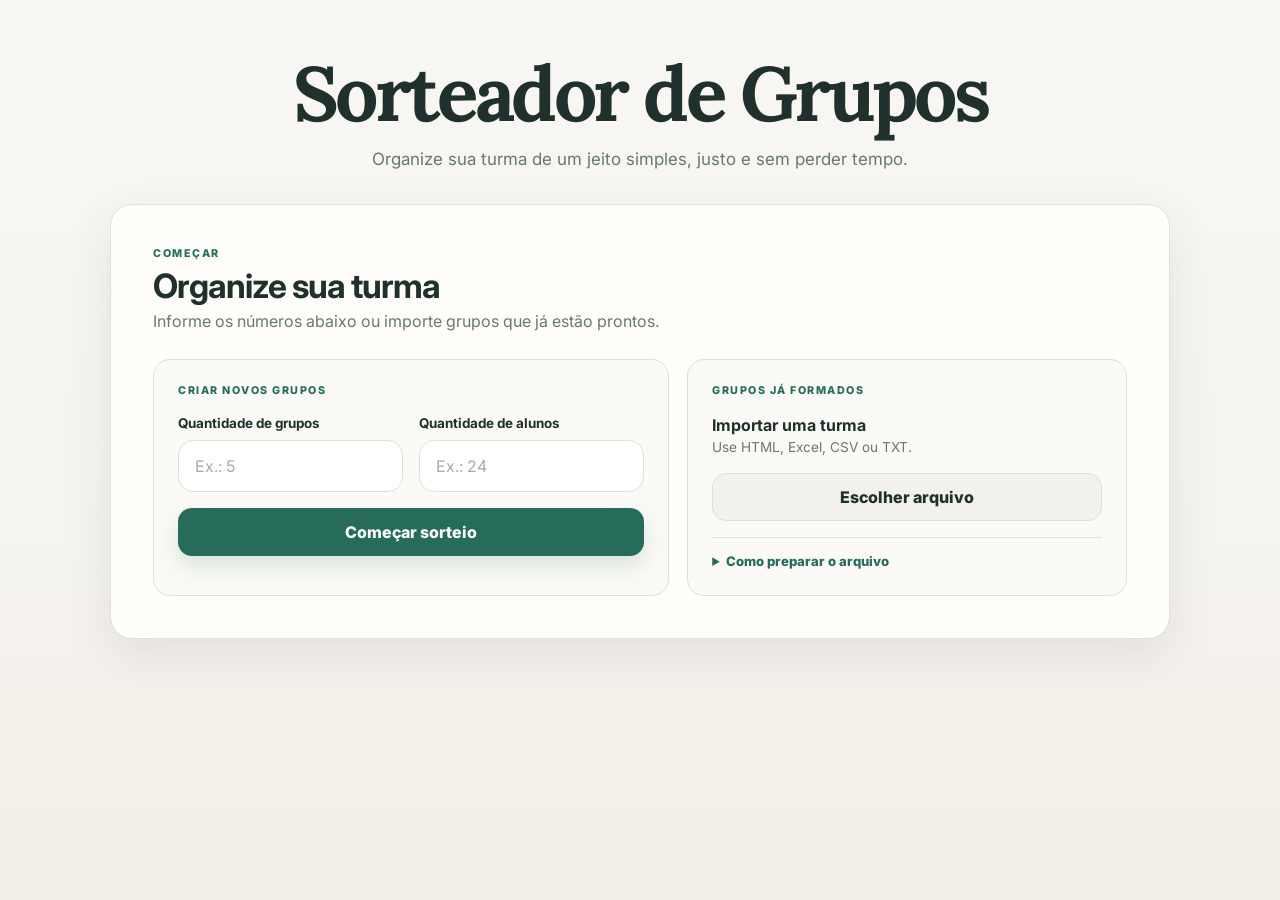
==== index.html @ 0cddc19a "Publicação do projeto totalmente pronto para produção" ====
<!DOCTYPE html>
<html lang="pt-BR">
<head>
  <meta charset="UTF-8">
  <meta name="viewport" content="width=device-width, initial-scale=1.0">
  <meta name="theme-color" content="#f5f3ed">
  <title>Sorteador de Grupos</title>
  <link rel="stylesheet" href="style.css">
</head>
<body>
  <main class="app-shell">
    <header class="hero home-hero">
      <h1>Sorteador de Grupos</h1>
      <p>Organize sua turma de um jeito simples, justo e sem perder tempo.</p>
    </header>

    <section id="setupScreen" class="panel setup-panel">
      <div class="section-heading setup-heading">
        <div>
          <span class="section-kicker">COMEÇAR</span>
          <h2>Organize sua turma</h2>
          <p>Informe os números abaixo ou importe grupos que já estão prontos.</p>
        </div>
      </div>

      <div class="setup-layout">
        <div class="setup-option setup-create-option">
          <span class="option-label">CRIAR NOVOS GRUPOS</span>
          <form id="setupForm" class="setup-form">
            <label class="field">
              <span>Quantidade de grupos</span>
              <input id="groupCount" type="number" min="1" step="1" placeholder="Ex.: 5" required>
            </label>

            <label class="field">
              <span>Quantidade de alunos</span>
              <input id="studentCount" type="number" min="1" step="1" placeholder="Ex.: 24" required>
            </label>

            <button class="primary-btn" type="submit">Começar sorteio</button>
          </form>
        </div>

        <div class="setup-option setup-import-option">
          <span class="option-label">GRUPOS JÁ FORMADOS</span>
          <div class="import-groups-box">
            <div>
              <strong>Importar uma turma</strong>
              <p>Use HTML, Excel, CSV ou TXT.</p>
            </div>
            <button id="importGroupsButton" class="secondary-btn" type="button">Escolher arquivo</button>
            <input id="groupsHtmlFile" class="visually-hidden" type="file" accept=".html,.htm,.xlsx,.xls,.csv,.txt,text/html,text/csv,text/plain,application/vnd.ms-excel,application/vnd.openxmlformats-officedocument.spreadsheetml.sheet">
          </div>
          <details id="importFormatHelp" class="import-format-help">
            <summary>Como preparar o arquivo</summary>
            <div class="import-help-content">
              <p>A primeira linha deve possuir as colunas <code>Grupo</code> e <code>Aluno</code>, com uma pessoa em cada linha.</p>
              <div class="import-example" aria-label="Exemplo de arquivo para importação">
                <span>Grupo</span><span>Aluno</span>
                <span>1</span><span>Ana Souza</span>
                <span>1</span><span>Bruno Lima</span>
                <span>2</span><span>Carla Dias</span>
              </div>
              <p>No TXT, você também pode usar blocos com os títulos <code>GRUPO 1</code>, <code>GRUPO 2</code> e os nomes abaixo.</p>
            </div>
          </details>
        </div>
      </div>

      <p id="setupError" class="message error-message" role="alert"></p>
      <p id="importError" class="message error-message" role="alert"></p>
    </section>

    <section id="drawScreen" class="draw-screen hidden">
      <div class="status-bar panel">
        <div>
          <span class="status-label">PROGRESSO</span>
          <strong id="progressText">0 de 0 alunos</strong>
        </div>
        <div class="progress-track" aria-hidden="true">
          <div id="progressFill" class="progress-fill"></div>
        </div>
        <div class="status-actions">
          <button id="importGroupsCurrentButton" class="ghost-btn" type="button">Importar grupos</button>
          <button id="resetButton" class="ghost-btn" type="button">Reiniciar</button>
        </div>
      </div>

      <section class="panel draw-panel">
        <div class="section-heading">
          <span class="step-badge">2</span>
          <div>
            <h2>Sortear aluno</h2>
            <p>Digite o nome completo.</p>
          </div>
        </div>

        <form id="studentForm" class="student-form">
          <label class="field grow">
            <span>Nome completo do aluno</span>
            <input id="studentName" type="text" autocomplete="off" maxlength="100" placeholder="Digite o nome completo" required>
          </label>
          <button id="drawButton" class="primary-btn draw-btn" type="submit">Sortear grupo</button>
        </form>

        <p id="studentError" class="message error-message" role="alert"></p>

        <div id="animationStage" class="animation-stage" aria-live="polite">
          <span class="animation-label">PRÓXIMO SORTEIO</span>
          <strong id="animatedName">Aguardando aluno...</strong>
          <span id="animatedGroup" class="animated-group">—</span>
        </div>
      </section>

      <section class="groups-section">
        <div class="groups-heading">
          <div>
            <span class="status-label">GRUPOS</span>
            <h2>Formação em tempo real</h2>
          </div>
          <span id="remainingText" class="remaining-pill"></span>
        </div>
        <div id="groupsGrid" class="groups-grid"></div>
      </section>

      <section id="completionPanel" class="completion-panel panel hidden">
        <div class="completion-icon">✓</div>
        <span class="eyebrow">SORTEIO CONCLUÍDO</span>
        <h2>Todos os grupos estão formados!</h2>
        <p>Agora sorteie a ordem, cronometre e registre as notas.</p>
        <div class="completion-actions">
          <button id="exportGroupsButton" class="secondary-btn" type="button">Exportar grupos (XLSX)</button>
          <a class="primary-btn link-btn" href="apresentacoes.html">Iniciar apresentações</a>
        </div>
      </section>
    </section>
  </main>

  <script src="group-logic.js"></script>
  <script src="vendor/xlsx-js-style.min.js"></script>
  <script src="spreadsheet-style.js"></script>
  <script src="ui-dialog.js"></script>
  <script src="group-import-logic.js"></script>
  <script src="group-export.js"></script>
  <script src="script.js"></script>
</body>
</html>
---- style.css ----
@import url('https://fonts.googleapis.com/css2?family=Inter:wght@400;500;600;700;800&family=Lora:wght@600;700&display=swap');

:root {
  --bg: #f5f3ed;
  --surface: #fffefa;
  --surface-strong: #eef2ed;
  --surface-soft: #f1f4f0;
  --border: #dce1da;
  --text: #20302c;
  --muted: #687772;
  --primary: #276b5a;
  --primary-2: #1e594b;
  --accent: #c87552;
  --success: #3e8365;
  --danger: #b6504d;
  --shadow: 0 18px 50px rgba(45, 57, 51, .09);
}

* { box-sizing: border-box; }

html { scroll-behavior: smooth; }

body {
  margin: 0;
  min-height: 100vh;
  font-family: Inter, system-ui, sans-serif;
  color: var(--text);
  background: linear-gradient(180deg, #f8f7f3 0, var(--bg) 62%, #f0eee7 100%);
  overflow-x: hidden;
}

button, input { font: inherit; }

button, a { -webkit-tap-highlight-color: transparent; }

.background-orb {
  position: fixed;
  width: 360px;
  height: 360px;
  border-radius: 999px;
  filter: blur(90px);
  display: none;
  pointer-events: none;
  z-index: -1;
}
.orb-one { background: #7c3aed; left: -100px; top: 20%; }
.orb-two { background: #2563eb; right: -100px; bottom: 8%; }

.app-shell, .results-shell {
  width: min(1180px, calc(100% - 32px));
  margin: 0 auto;
  padding: 54px 0 80px;
}

.hero {
  max-width: 860px;
  margin: 0 auto 30px;
  text-align: center;
}
.hero h1, .results-header h1 {
  font-family: "Lora", Georgia, serif;
  font-size: clamp(2.5rem, 6vw, 4.8rem);
  line-height: 1.03;
  letter-spacing: -.045em;
  margin: 0 0 12px;
}
.hero p, .results-header p {
  color: var(--muted);
  font-size: 1.06rem;
  line-height: 1.7;
  margin: 0;
}
.eyebrow, .status-label, .group-kicker, .animation-label, .section-kicker, .option-label {
  color: var(--primary);
  font-size: .72rem;
  font-weight: 800;
  letter-spacing: .18em;
}

.panel {
  border: 1px solid var(--border);
  background: var(--surface);
  box-shadow: var(--shadow);
  border-radius: 22px;
}

.setup-panel {
  max-width: 1060px;
  margin: 0 auto;
  padding: clamp(24px, 4vw, 42px);
}
.section-heading {
  display: flex;
  align-items: center;
  gap: 16px;
  margin-bottom: 26px;
}
.section-heading h2, .groups-heading h2, .completion-panel h2 {
  margin: 0 0 5px;
  font-family: Inter, system-ui, sans-serif;
  letter-spacing: -.03em;
}
.section-heading p { margin: 0; color: var(--muted); }
.setup-heading { margin-bottom: 28px; }
.setup-heading h2 { margin-top: 5px; font-size: clamp(1.6rem, 3vw, 2.1rem); }
.section-kicker, .option-label { display: block; font-size: .67rem; font-weight: 800; letter-spacing: .14em; }
.setup-layout { display: grid; grid-template-columns: 1.08fr .92fr; gap: 18px; }
.setup-option { padding: 24px; border: 1px solid var(--border); border-radius: 17px; background: #fbfaf6; }
.setup-option > .option-label { margin-bottom: 18px; }
.step-badge {
  display: grid;
  place-items: center;
  flex: 0 0 44px;
  width: 44px;
  height: 44px;
  border-radius: 14px;
  background: linear-gradient(135deg, var(--primary), var(--primary-2));
  font-weight: 800;
  box-shadow: 0 10px 24px rgba(99,102,241,.3);
}

.setup-form {
  display: grid;
  grid-template-columns: 1fr 1fr;
  gap: 16px;
}
.setup-create-option .setup-form { grid-template-columns: 1fr 1fr; }
.setup-form .primary-btn { grid-column: 1 / -1; }
.import-divider {
  display: flex;
  align-items: center;
  gap: 12px;
  margin: 22px 0;
  color: var(--muted);
  font-size: .78rem;
  font-weight: 800;
  text-transform: uppercase;
}
.import-divider::before, .import-divider::after {
  content: "";
  flex: 1;
  height: 1px;
  background: var(--border);
}
.import-groups-box {
  display: grid;
  align-items: start;
  gap: 18px;
  padding: 0;
  border: 0;
  background: transparent;
}
.import-groups-box strong { display: block; margin-bottom: 4px; }
.import-groups-box p { margin: 0; color: var(--muted); font-size: .85rem; }
.import-format-help {
  margin-top: 16px;
  border-top: 1px solid var(--border);
  color: var(--text);
}
.import-format-help summary { padding: 15px 0 2px; color: var(--primary); font-size: .82rem; font-weight: 800; cursor: pointer; }
.import-help-content { padding-top: 8px; }
.import-format-help p { margin: 6px 0; color: var(--muted); font-size: .79rem; line-height: 1.55; }
.import-format-help code {
  padding: 2px 5px;
  border-radius: 5px;
  color: var(--primary);
  background: #e5eee9;
  font-family: Inter, system-ui, sans-serif;
  font-weight: 800;
}
.import-example {
  display: grid;
  grid-template-columns: minmax(70px, .6fr) 1.4fr;
  max-width: 360px;
  margin: 11px 0;
  overflow: hidden;
  border: 1px solid var(--border);
  border-radius: 10px;
  font-size: .75rem;
}
.import-example span { padding: 7px 9px; border-bottom: 1px solid var(--border); }
.import-example span:nth-child(odd) { border-right: 1px solid var(--border); }
.import-example span:nth-child(-n+2) { color: #fff; background: var(--primary); font-weight: 800; }
.import-example span:nth-last-child(-n+2) { border-bottom: 0; }
.visually-hidden {
  position: absolute !important;
  width: 1px !important;
  height: 1px !important;
  padding: 0 !important;
  margin: -1px !important;
  overflow: hidden !important;
  clip: rect(0, 0, 0, 0) !important;
  white-space: nowrap !important;
  border: 0 !important;
}

.field { display: grid; gap: 9px; }
.field span { color: var(--text); font-size: .84rem; font-weight: 700; }
.field input {
  width: 100%;
  border: 1px solid var(--border);
  outline: none;
  color: var(--text);
  background: #fff;
  border-radius: 15px;
  padding: 15px 16px;
  transition: .2s ease;
}
.field input::placeholder { color: #a4ada8; }
.field input:focus {
  border-color: var(--primary);
  box-shadow: 0 0 0 4px rgba(39,107,90,.11);
}

input[type="number"] { -moz-appearance: textfield; appearance: textfield; }
input[type="number"]::-webkit-inner-spin-button,
input[type="number"]::-webkit-outer-spin-button { margin: 0; -webkit-appearance: none; }

.primary-btn, .secondary-btn, .ghost-btn {
  border: 0;
  cursor: pointer;
  border-radius: 14px;
  min-height: 48px;
  padding: 0 20px;
  font-weight: 800;
  transition: transform .2s ease, opacity .2s ease, box-shadow .2s ease;
}
.primary-btn {
  color: white;
  background: var(--primary);
  box-shadow: 0 10px 22px rgba(39,107,90,.16);
}
.secondary-btn {
  color: var(--text);
  background: #f3f1eb;
  border: 1px solid var(--border);
}
.ghost-btn {
  color: var(--text);
  background: transparent;
  border: 1px solid var(--border);
}
.primary-btn:hover, .secondary-btn:hover, .ghost-btn:hover { transform: translateY(-2px); }
.primary-btn:disabled, .secondary-btn:disabled { cursor: not-allowed; opacity: .42; transform: none; }

.link-btn {
  display: inline-flex;
  align-items: center;
  justify-content: center;
  text-decoration: none;
}

.message { min-height: 20px; margin: 12px 0 0; font-size: .9rem; }
.message:empty { display: none; }
.error-message { color: var(--danger); }

.draw-screen { display: grid; gap: 24px; }
.status-bar {
  display: grid;
  grid-template-columns: auto 1fr auto;
  align-items: center;
  gap: 22px;
  padding: 18px 20px;
}
.status-bar > div:first-child { display: grid; gap: 4px; min-width: 150px; }
.status-actions { display: flex; gap: 9px; }
.progress-track {
  height: 8px;
  background: #e3e8e2;
  border-radius: 99px;
  overflow: hidden;
}
.progress-fill {
  height: 100%;
  width: 0;
  border-radius: inherit;
  background: linear-gradient(90deg, var(--primary), #65a081);
  transition: width .5s ease;
}

.draw-panel { padding: 28px; }
.student-form {
  display: flex;
  gap: 14px;
  align-items: end;
}
.grow { flex: 1; }
.draw-btn { min-width: 180px; }
.disabled-form { opacity: .6; }

.animation-stage {
  margin-top: 24px;
  min-height: 190px;
  display: grid;
  place-items: center;
  align-content: center;
  gap: 12px;
  border: 1px dashed #b8c9c0;
  background: #f5f7f3;
  border-radius: 20px;
  overflow: hidden;
}
.animation-stage strong {
  max-width: 90%;
  text-align: center;
  font-family: Inter, system-ui, sans-serif;
  font-size: clamp(1.4rem, 4vw, 2.4rem);
  overflow-wrap: anywhere;
}
.animated-group {
  color: var(--primary);
  font-size: 1.05rem;
  font-weight: 800;
  min-height: 26px;
}
.name-shuffling { animation: nameShuffle .12s linear infinite alternate; }
.group-shuffling { animation: groupShuffle .14s linear infinite; }
.group-result {
  color: var(--accent);
  transform: scale(1.35);
  transition: .25s ease;
}
@keyframes nameShuffle {
  from { transform: translateX(-5px) skewX(-1deg); filter: blur(.1px); }
  to { transform: translateX(5px) skewX(1deg); filter: blur(.9px); }
}
@keyframes groupShuffle {
  0% { transform: translateY(-2px); opacity: .55; }
  100% { transform: translateY(2px); opacity: 1; }
}

.groups-heading {
  display: flex;
  align-items: end;
  justify-content: space-between;
  gap: 20px;
  margin: 8px 2px 16px;
}
.groups-heading h2 { margin-top: 5px; }
.remaining-pill {
  border: 1px solid var(--border);
  background: var(--surface-soft);
  color: var(--muted);
  border-radius: 999px;
  padding: 8px 12px;
  font-size: .82rem;
  font-weight: 700;
}

.groups-grid {
  display: grid;
  grid-template-columns: repeat(3, minmax(0, 1fr));
  gap: 16px;
}
.group-card {
  min-height: 210px;
  border-radius: 20px;
  padding: 20px;
  border: 1px solid var(--border);
  background: var(--surface);
  transition: transform .22s ease, border-color .22s ease, box-shadow .22s ease;
}
.group-preview {
  transform: translateY(-4px) scale(1.015);
  border-color: var(--accent);
  box-shadow: 0 14px 38px rgba(200,117,82,.14);
}
.group-winner {
  transform: translateY(-8px) scale(1.035);
  border-color: var(--success);
  box-shadow: 0 18px 48px rgba(62,131,101,.16);
}
.group-complete { border-color: #b9d2c5; }
.group-card-header {
  display: flex;
  justify-content: space-between;
  align-items: start;
  padding-bottom: 16px;
  border-bottom: 1px solid var(--border);
}
.group-card h3 {
  margin: 2px 0 0;
  font-family: Inter, system-ui, sans-serif;
  font-size: 2rem;
}
.capacity-badge {
  padding: 7px 10px;
  border-radius: 10px;
  background: var(--surface-soft);
  color: var(--muted);
  font-size: .78rem;
  font-weight: 800;
}
.member-list {
  list-style: none;
  padding: 14px 0 0;
  margin: 0;
  display: grid;
  gap: 10px;
}
.member-list li {
  display: flex;
  align-items: center;
  gap: 10px;
  color: var(--text);
  animation: memberIn .35s ease both;
  animation-delay: var(--delay, 0ms);
}
.member-list li span {
  display: grid;
  place-items: center;
  flex: 0 0 25px;
  width: 25px;
  height: 25px;
  border-radius: 8px;
  color: var(--primary);
  background: #e5eee9;
  font-size: .72rem;
}
.member-list li strong { font-size: .88rem; line-height: 1.4; overflow-wrap: anywhere; }
.member-list .empty-member { color: #939f99; font-style: italic; font-size: .84rem; }
@keyframes memberIn {
  from { opacity: 0; transform: translateY(7px); }
  to { opacity: 1; transform: translateY(0); }
}

.completion-panel {
  padding: 44px 24px;
  text-align: center;
}
.completion-icon {
  width: 62px;
  height: 62px;
  margin: 0 auto 18px;
  display: grid;
  place-items: center;
  border-radius: 50%;
  color: white;
  background: var(--success);
  font-size: 1.8rem;
  font-weight: 900;
  box-shadow: 0 0 0 10px rgba(62,131,101,.1);
}
.completion-panel p { color: var(--muted); margin-bottom: 24px; }
.completion-actions {
  display: flex;
  justify-content: center;
  gap: 12px;
  flex-wrap: wrap;
}

.hidden { display: none !important; }

/* Página final */
.results-shell { width: min(1280px, calc(100% - 32px)); }
.results-header {
  display: flex;
  align-items: end;
  justify-content: space-between;
  gap: 28px;
  margin-bottom: 34px;
}
.results-header h1 { font-size: clamp(2.2rem, 5vw, 4rem); margin-bottom: 10px; }
.results-actions { display: flex; gap: 10px; flex-wrap: wrap; justify-content: flex-end; }

.final-groups-grid {
  display: grid;
  grid-template-columns: repeat(2, minmax(0, 1fr));
  gap: 18px;
}
.final-group-card {
  display: grid;
  grid-template-columns: 100px 1fr;
  overflow: hidden;
  min-height: 240px;
  border: 1px solid var(--border);
  border-radius: 24px;
  background: var(--surface);
  box-shadow: var(--shadow);
  animation: cardIn .5s ease both;
  animation-delay: var(--card-delay);
}
.final-group-number {
  display: grid;
  place-items: center;
  writing-mode: vertical-rl;
  transform: rotate(180deg);
  font-family: Inter, system-ui, sans-serif;
  font-size: 3.5rem;
  font-weight: 800;
  color: rgba(39,107,90,.28);
  background: #e8efeb;
  border-right: 1px solid var(--border);
}
.final-group-content { padding: 24px; }
.final-group-title {
  display: flex;
  justify-content: space-between;
  align-items: start;
  gap: 16px;
  padding-bottom: 14px;
  border-bottom: 1px solid var(--border);
}
.final-group-title span { color: var(--primary); font-size: .7rem; font-weight: 800; letter-spacing: .18em; }
.final-group-title h2 { margin: 2px 0 0; font-family: Inter, system-ui, sans-serif; font-size: 1.9rem; }
.final-group-title strong { color: var(--muted); font-size: .78rem; }
.final-group-content ol {
  margin: 18px 0 0;
  padding-left: 22px;
  display: grid;
  gap: 11px;
}
.final-group-content li { padding-left: 5px; color: var(--text); line-height: 1.45; }
.final-group-content li::marker { color: var(--accent); font-weight: 800; }
@keyframes cardIn {
  from { opacity: 0; transform: translateY(14px); }
  to { opacity: 1; transform: translateY(0); }
}

.empty-state { text-align: center; padding: 48px 24px; }
.empty-state p { color: var(--muted); margin-bottom: 22px; }

/* Sessão de apresentações */
.presentation-shell {
  width: min(980px, calc(100% - 32px));
  margin: 0 auto;
  padding: 50px 0 80px;
}
.presentation-header {
  display: flex;
  justify-content: space-between;
  align-items: end;
  gap: 28px;
  margin-bottom: 28px;
}
.presentation-header h1 {
  margin: 10px 0 8px;
  font-family: Inter, system-ui, sans-serif;
  font-size: clamp(2.15rem, 5vw, 3.9rem);
  line-height: 1;
  letter-spacing: -.05em;
}
.presentation-header p { margin: 0; color: var(--muted); }
.presentation-actions { display: flex; gap: 10px; flex-wrap: wrap; justify-content: flex-end; }
.presentation-progress {
  display: grid;
  grid-template-columns: auto 1fr;
  align-items: center;
  gap: 22px;
  padding: 17px 20px;
  margin-bottom: 22px;
}
.presentation-progress > div:first-child { display: grid; gap: 4px; min-width: 150px; }
.presentation-card, .timer-card { padding: clamp(22px, 4vw, 36px); }
.duration-form {
  display: grid;
  grid-template-columns: 1fr auto 1fr 1fr 1.2fr;
  gap: 14px;
  align-items: end;
}
.duration-separator {
  align-self: end;
  padding-bottom: 11px;
  color: var(--primary);
  font: 800 1.6rem Inter, sans-serif;
}
.draw-prompt, .selected-group { text-align: center; padding: 26px 10px 18px; }
.draw-prompt h2 {
  margin: 12px 0 8px;
  font: 700 clamp(1.8rem, 4vw, 2.7rem) Inter, sans-serif;
  letter-spacing: -.04em;
}
.draw-prompt p { margin: 0 auto 26px; color: var(--muted); }
.action-btn { min-width: 220px; }
.selected-group-number {
  display: block;
  margin: 10px 0 18px;
  color: var(--text);
  font: 800 clamp(2.6rem, 7vw, 5rem) Inter, sans-serif;
  letter-spacing: -.06em;
}
.draw-animation {
  position: relative;
  min-height: 390px;
  display: grid;
  place-items: center;
  align-content: center;
  gap: 18px;
  padding: 20px 10px;
  text-align: center;
  overflow: hidden;
}
.roulette-stage {
  position: relative;
  width: min(310px, 76vw);
  aspect-ratio: 1;
  display: grid;
  place-items: center;
  isolation: isolate;
}
.roulette-stage::before {
  content: "";
  position: absolute;
  inset: 13%;
  z-index: -2;
  border-radius: 50%;
  background: radial-gradient(circle, rgba(39,107,90,.25), rgba(200,117,82,.1) 48%, transparent 70%);
  filter: blur(10px);
  animation: rouletteGlow 1s ease-in-out infinite alternate;
}
.roulette-ring {
  position: absolute;
  border-radius: 50%;
  border: 2px solid transparent;
}
.roulette-ring-outer {
  inset: 2%;
  border-top-color: var(--primary);
  border-right-color: rgba(200,117,82,.55);
  border-bottom-color: rgba(62,131,101,.3);
  box-shadow: 0 0 38px rgba(39,107,90,.14), inset 0 0 30px rgba(200,117,82,.06);
}
.roulette-ring-inner {
  inset: 15%;
  border-left-color: var(--accent);
  border-bottom-color: rgba(39,107,90,.5);
  border-style: dashed;
}
.is-spinning .roulette-ring-outer { animation: rouletteSpin 1.05s linear infinite; }
.is-spinning .roulette-ring-inner { animation: rouletteSpinReverse .68s linear infinite; }
.roulette-group-number {
  position: relative;
  z-index: 2;
  color: var(--text);
  font: 800 clamp(2.8rem, 10vw, 5.2rem)/.95 Inter, sans-serif;
  letter-spacing: -.07em;
  text-shadow: 0 0 34px rgba(39,107,90,.2);
  font-variant-numeric: tabular-nums;
}
.is-spinning .roulette-group-number { animation: rouletteNumber .15s ease-in-out infinite alternate; }
.roulette-status {
  min-height: 24px;
  margin: 0;
  color: var(--muted);
  font-weight: 700;
}
.draw-animation.is-winner .eyebrow { color: var(--success); }
.draw-animation.is-winner .roulette-stage::before {
  background: radial-gradient(circle, rgba(62,131,101,.3), rgba(200,117,82,.08) 48%, transparent 70%);
  animation: winnerGlow .8s ease-out both;
}
.draw-animation.is-winner .roulette-group-number {
  color: var(--primary);
  animation: winnerPop .75s cubic-bezier(.16,1.45,.36,1) both;
}
.draw-animation.is-winner .roulette-ring-outer {
  border-color: rgba(62,131,101,.72);
  animation: winnerRing .85s ease-out both;
}
.celebration-particles { position: absolute; inset: 50%; z-index: 4; pointer-events: none; }
.celebration-particles i {
  --angle: 0deg;
  --distance: 125px;
  position: absolute;
  width: 9px;
  height: 16px;
  border-radius: 3px;
  background: var(--primary);
  opacity: 0;
}
.celebration-particles i:nth-child(2n) { background: var(--accent); }
.celebration-particles i:nth-child(3n) { background: #7fa98e; }
.celebration-particles i:nth-child(4n) { background: #d9a441; }
.celebration-particles i:nth-child(1) { --angle: 0deg; --distance: 145px; }
.celebration-particles i:nth-child(2) { --angle: 30deg; --distance: 118px; }
.celebration-particles i:nth-child(3) { --angle: 60deg; --distance: 150px; }
.celebration-particles i:nth-child(4) { --angle: 90deg; --distance: 125px; }
.celebration-particles i:nth-child(5) { --angle: 120deg; --distance: 142px; }
.celebration-particles i:nth-child(6) { --angle: 150deg; --distance: 120px; }
.celebration-particles i:nth-child(7) { --angle: 180deg; --distance: 148px; }
.celebration-particles i:nth-child(8) { --angle: 210deg; --distance: 126px; }
.celebration-particles i:nth-child(9) { --angle: 240deg; --distance: 145px; }
.celebration-particles i:nth-child(10) { --angle: 270deg; --distance: 120px; }
.celebration-particles i:nth-child(11) { --angle: 300deg; --distance: 150px; }
.celebration-particles i:nth-child(12) { --angle: 330deg; --distance: 128px; }
.celebration-particles.burst i { animation: confettiBurst .9s cubic-bezier(.1,.7,.25,1) both; }
.celebration-particles.burst i:nth-child(2n) { animation-delay: .05s; }
.celebration-particles.burst i:nth-child(3n) { animation-delay: .1s; }
.selected-group.winner-reveal { animation: selectedGroupReveal .75s cubic-bezier(.16,1.2,.3,1) both; }
.selected-group.winner-reveal .presentation-members li {
  animation: presentationMemberReveal .45s ease both;
  animation-delay: calc(180ms + var(--member-delay, 0ms));
}
@keyframes rouletteSpin { to { transform: rotate(360deg); } }
@keyframes rouletteSpinReverse { to { transform: rotate(-360deg); } }
@keyframes rouletteNumber {
  from { transform: translateY(-4px) scale(.96); filter: blur(.2px); opacity: .74; }
  to { transform: translateY(4px) scale(1.04); filter: blur(1.2px); opacity: 1; }
}
@keyframes rouletteGlow { to { transform: scale(1.12); opacity: .72; } }
@keyframes winnerGlow { 0% { transform: scale(.55); opacity: .2; } 65% { transform: scale(1.35); opacity: 1; } 100% { transform: scale(1.12); opacity: .82; } }
@keyframes winnerPop { 0% { transform: scale(.3) rotate(-8deg); opacity: 0; } 65% { transform: scale(1.2) rotate(2deg); } 100% { transform: scale(1) rotate(0); opacity: 1; } }
@keyframes winnerRing { 0% { transform: scale(.7) rotate(0); opacity: .2; } 100% { transform: scale(1.08) rotate(180deg); opacity: 1; } }
@keyframes confettiBurst {
  0% { opacity: 1; transform: translate(-50%, -50%) rotate(var(--angle)) translateX(15px) rotate(0); }
  80% { opacity: 1; }
  100% { opacity: 0; transform: translate(-50%, -50%) rotate(var(--angle)) translateX(var(--distance)) rotate(240deg); }
}
@keyframes selectedGroupReveal { from { opacity: 0; transform: scale(.9) translateY(12px); } to { opacity: 1; transform: none; } }
@keyframes presentationMemberReveal { from { opacity: 0; transform: translateY(12px) scale(.92); } to { opacity: 1; transform: none; } }
.presentation-members {
  list-style: none;
  max-width: 580px;
  padding: 0;
  margin: 0 auto 28px;
  display: flex;
  justify-content: center;
  flex-wrap: wrap;
  gap: 9px;
}
.presentation-members li {
  display: flex;
  align-items: center;
  gap: 8px;
  padding: 9px 12px;
  border: 1px solid var(--border);
  border-radius: 12px;
  background: #f7f6f1;
}
.presentation-members li span {
  display: grid;
  place-items: center;
  width: 23px;
  height: 23px;
  border-radius: 7px;
  color: var(--primary);
  background: #e5eee9;
  font-size: .7rem;
}
.presentation-members li strong { font-size: .84rem; }
.timer-card { text-align: center; }
.timer-card h2 {
  margin: 9px 0 0;
  font: 700 1.6rem Inter, sans-serif;
}
.timer-display {
  margin: 18px 0 12px;
  font: 800 clamp(4.5rem, 16vw, 9rem)/1 Inter, sans-serif;
  letter-spacing: -.07em;
  font-variant-numeric: tabular-nums;
  color: var(--primary);
  text-shadow: none;
}
.timer-warning { color: #fbbf24; animation: timerPulse 1s ease-in-out infinite; }
.timer-track {
  max-width: 660px;
  height: 10px;
  margin: 0 auto 25px;
  overflow: hidden;
  border-radius: 99px;
  background: #e3e8e2;
}
.timer-fill {
  height: 100%;
  width: 100%;
  border-radius: inherit;
  background: linear-gradient(90deg, var(--accent), #7fa98e, var(--primary));
  transition: width .3s linear;
}
.presentation-members.compact { margin-bottom: 20px; }
@keyframes timerPulse { 50% { opacity: .65; } }
.grading-list { display: grid; gap: 12px; }
.grade-row {
  display: grid;
  grid-template-columns: minmax(190px, 1fr) minmax(170px, .7fr) auto;
  align-items: end;
  gap: 18px;
  padding: 16px;
  border: 1px solid var(--border);
  border-radius: 17px;
  background: #faf9f5;
  transition: .2s ease;
}
.grade-row:focus-within { border-color: var(--primary); }
.grade-row.is-absent { opacity: .68; background: #fbefec; }
.grade-student { display: flex; align-items: center; gap: 11px; min-height: 48px; }
.grade-student span {
  display: grid;
  place-items: center;
  width: 30px;
  height: 30px;
  flex: 0 0 30px;
  border-radius: 9px;
  color: var(--primary);
  background: #e5eee9;
  font-size: .75rem;
  font-weight: 800;
}
.grade-student strong { overflow-wrap: anywhere; }
.absent-toggle {
  display: flex;
  align-items: center;
  gap: 9px;
  min-height: 48px;
  padding: 0 4px;
  color: var(--text);
  font-size: .86rem;
  font-weight: 700;
  cursor: pointer;
}
.absent-toggle input { width: 18px; height: 18px; accent-color: var(--danger); }
.save-grades-btn { width: 100%; margin-top: 8px; }

.dialog-open { overflow: hidden; }
.app-dialog-overlay {
  position: fixed;
  inset: 0;
  z-index: 1000;
  display: grid;
  place-items: center;
  padding: 20px;
  background: rgba(32,48,44,.42);
  backdrop-filter: blur(7px);
  opacity: 0;
  transition: opacity .16s ease;
}
.app-dialog-overlay.is-visible { opacity: 1; }
.app-dialog-overlay.is-closing { opacity: 0; }
.app-dialog {
  width: min(440px, 100%);
  padding: 30px;
  border: 1px solid var(--border);
  border-radius: 22px;
  background: var(--surface);
  box-shadow: 0 28px 80px rgba(32,48,44,.22);
  text-align: center;
  transform: translateY(10px) scale(.97);
  transition: transform .2s ease;
}
.app-dialog-overlay.is-visible .app-dialog { transform: none; }
.app-dialog-icon {
  width: 52px;
  height: 52px;
  margin: 0 auto 17px;
  display: grid;
  place-items: center;
  border-radius: 50%;
  color: var(--primary);
  background: #e5eee9;
  font-size: 1.3rem;
  font-weight: 800;
}
.app-dialog-overlay[data-variant="danger"] .app-dialog-icon { color: var(--danger); background: #fbecea; }
.app-dialog-overlay[data-variant="success"] .app-dialog-icon { color: var(--success); background: #e7f1eb; }
.app-dialog h2 { margin: 0 0 9px; font-size: 1.35rem; letter-spacing: -.03em; }
.app-dialog p { margin: 0; color: var(--muted); line-height: 1.6; }
.app-dialog-actions { display: flex; gap: 10px; margin-top: 24px; }
.app-dialog-actions > * { flex: 1; }
.danger-btn { background: var(--danger); box-shadow: 0 10px 22px rgba(182,80,77,.16); }

@media (max-width: 900px) {
  .setup-layout { grid-template-columns: 1fr; }
  .groups-grid { grid-template-columns: repeat(2, minmax(0, 1fr)); }
  .final-groups-grid { grid-template-columns: 1fr; }
  .results-header { align-items: start; flex-direction: column; }
  .results-actions { justify-content: flex-start; }
  .presentation-header { align-items: start; flex-direction: column; }
  .presentation-actions { justify-content: flex-start; }
}

@media (max-width: 640px) {
  .app-shell, .results-shell { width: min(100% - 20px, 1180px); padding-top: 32px; }
  .setup-panel, .draw-panel { padding: 20px; }
  .setup-form, .setup-create-option .setup-form { grid-template-columns: 1fr; }
  .setup-option { padding: 19px; }
  .import-groups-box { align-items: stretch; flex-direction: column; }
  .student-form { flex-direction: column; align-items: stretch; }
  .draw-btn { width: 100%; }
  .status-bar { grid-template-columns: 1fr auto; }
  .status-actions { grid-column: 1 / -1; }
  .status-actions > * { flex: 1; }
  .status-bar .progress-track { grid-column: 1 / -1; grid-row: 2; }
  .groups-grid { grid-template-columns: 1fr; }
  .groups-heading { align-items: start; flex-direction: column; }
  .completion-actions { align-items: stretch; flex-direction: column; }
  .completion-actions > * { width: 100%; }
  .results-actions { width: 100%; }
  .results-actions > * { flex: 1; }
  .final-group-card { grid-template-columns: 72px 1fr; }
  .final-group-number { font-size: 2.7rem; }
  .presentation-shell { width: min(100% - 20px, 980px); padding-top: 30px; }
  .presentation-actions { width: 100%; }
  .presentation-actions > * { flex: 1; }
  .presentation-progress { grid-template-columns: 1fr; gap: 12px; }
  .duration-form { grid-template-columns: 1fr 16px 1fr; }
  .duration-form .maximum-grade-field { grid-column: 1 / -1; }
  .duration-form .primary-btn { grid-column: 1 / -1; }
  .grade-row { grid-template-columns: 1fr; gap: 10px; }
  .grade-student { min-height: auto; }
}

@media (prefers-reduced-motion: reduce) {
  *, *::before, *::after {
    scroll-behavior: auto !important;
    animation-duration: .01ms !important;
    animation-iteration-count: 1 !important;
    transition-duration: .01ms !important;
  }
}

@media print {
  body { background: white !important; color: #111827; }
  .background-orb, .results-actions, .eyebrow { display: none !important; }
  .results-shell { width: 100%; padding: 0; }
  .results-header { margin-bottom: 20px; }
  .results-header h1, .results-header p { color: #111827; }
  .final-groups-grid { gap: 10px; }
  .final-group-card {
    break-inside: avoid;
    box-shadow: none;
    border: 1px solid #d1d5db;
    background: white;
    color: #111827;
  }
  .final-group-number {
    color: #9ca3af;
    background: #f3f4f6;
    border-color: #d1d5db;
  }
  .final-group-title { border-color: #e5e7eb; }
  .final-group-title h2, .final-group-content li { color: #111827; }
  .final-group-title strong { color: #6b7280; }
}
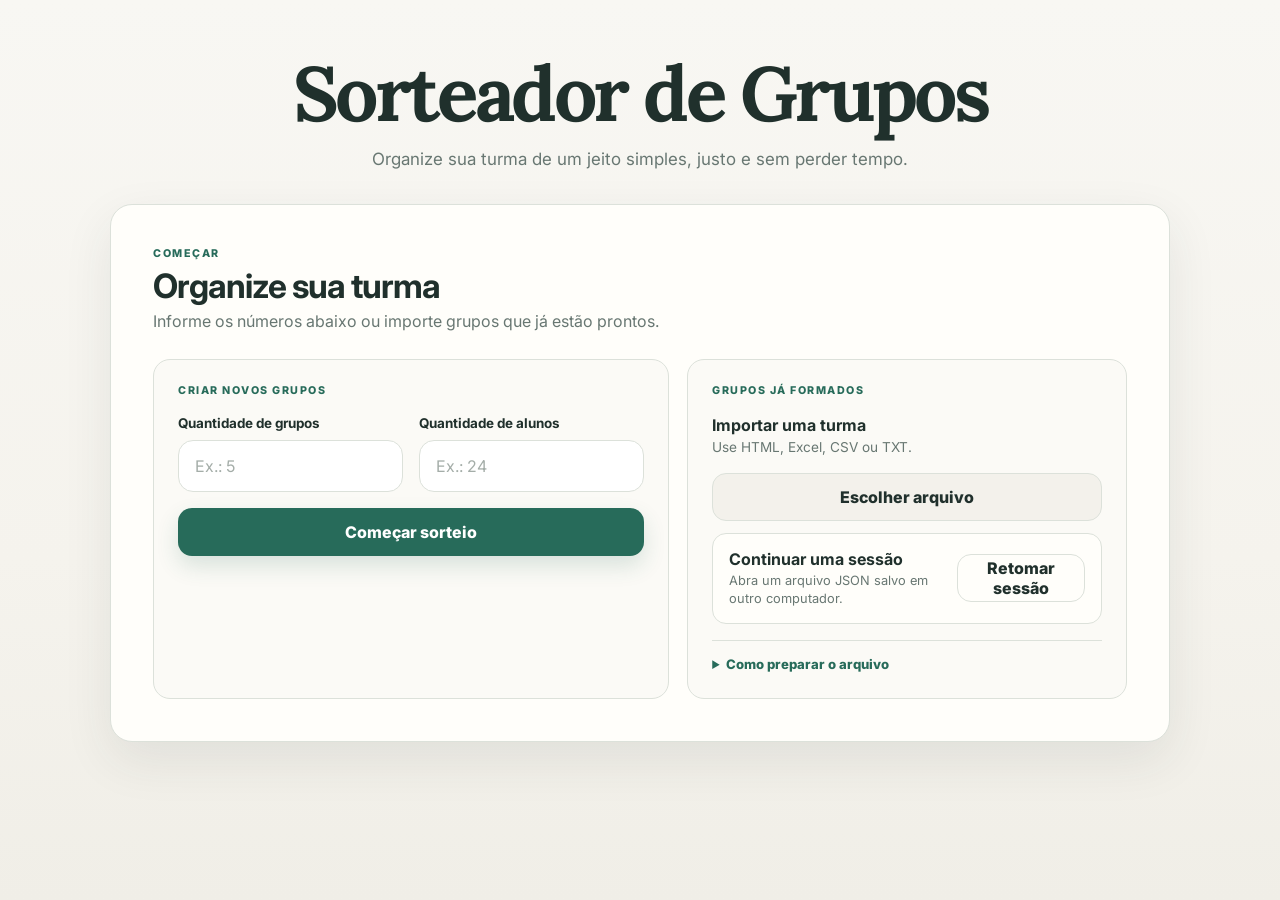
==== commit f9a690c3: "atualizações e melhorias" ====
--- a/index.html
+++ b/index.html
@@ -51,6 +51,14 @@
             <button id="importGroupsButton" class="secondary-btn" type="button">Escolher arquivo</button>
             <input id="groupsHtmlFile" class="visually-hidden" type="file" accept=".html,.htm,.xlsx,.xls,.csv,.txt,text/html,text/csv,text/plain,application/vnd.ms-excel,application/vnd.openxmlformats-officedocument.spreadsheetml.sheet">
           </div>
+          <div class="portable-session-box">
+            <div>
+              <strong>Continuar uma sessão</strong>
+              <p>Abra um arquivo JSON salvo em outro computador.</p>
+            </div>
+            <button id="resumeSessionButton" class="ghost-btn" type="button">Retomar sessão</button>
+            <input id="sessionFileInput" class="visually-hidden" type="file" accept=".json,application/json">
+          </div>
           <details id="importFormatHelp" class="import-format-help">
             <summary>Como preparar o arquivo</summary>
             <div class="import-help-content">
@@ -81,6 +89,7 @@
           <div id="progressFill" class="progress-fill"></div>
         </div>
         <div class="status-actions">
+          <button id="editGroupsButton" class="ghost-btn" type="button">Editar grupos</button>
           <button id="importGroupsCurrentButton" class="ghost-btn" type="button">Importar grupos</button>
           <button id="resetButton" class="ghost-btn" type="button">Reiniciar</button>
         </div>
@@ -136,7 +145,31 @@
     </section>
   </main>
 
+  <div id="groupEditorModal" class="editor-overlay hidden" aria-hidden="true">
+    <section class="group-editor" role="dialog" aria-modal="true" aria-labelledby="groupEditorTitle">
+      <div class="group-editor-header">
+        <div>
+          <span class="eyebrow">AJUSTAR FORMAÇÃO</span>
+          <h2 id="groupEditorTitle">Editar grupos e alunos</h2>
+          <p>Corrija nomes, mova estudantes ou altere a quantidade de grupos.</p>
+        </div>
+        <button id="closeGroupEditorButton" class="icon-btn" type="button" aria-label="Fechar editor">×</button>
+      </div>
+      <div id="groupEditorList" class="group-editor-list"></div>
+      <p id="groupEditorError" class="message error-message" role="alert"></p>
+      <div class="group-editor-footer">
+        <button id="addGroupButton" class="ghost-btn" type="button">Adicionar grupo</button>
+        <div>
+          <button id="cancelGroupEditorButton" class="secondary-btn" type="button">Cancelar</button>
+          <button id="saveGroupEditorButton" class="primary-btn" type="button">Salvar alterações</button>
+        </div>
+      </div>
+    </section>
+  </div>
+
   <script src="group-logic.js"></script>
+  <script src="presentation-logic.js"></script>
+  <script src="session-file.js"></script>
   <script src="vendor/xlsx-js-style.min.js"></script>
   <script src="spreadsheet-style.js"></script>
   <script src="ui-dialog.js"></script>
--- a/style.css
+++ b/style.css
@@ -29,7 +29,7 @@
   overflow-x: hidden;
 }
 
-button, input { font: inherit; }
+button, input, select, textarea { font: inherit; }
 
 button, a { -webkit-tap-highlight-color: transparent; }
 
@@ -810,6 +810,112 @@
 }
 .absent-toggle input { width: 18px; height: 18px; accent-color: var(--danger); }
 .save-grades-btn { width: 100%; margin-top: 8px; }
+.portable-session-box {
+  display: flex;
+  align-items: center;
+  justify-content: space-between;
+  gap: 14px;
+  margin-top: 12px;
+  padding: 15px 16px;
+  border: 1px solid var(--border);
+  border-radius: 14px;
+  background: var(--surface);
+}
+.portable-session-box p { margin: 3px 0 0; color: var(--muted); font-size: .8rem; line-height: 1.4; }
+.timer-controls { display: flex; flex-wrap: wrap; justify-content: center; gap: 10px; }
+.timer-controls button { min-width: 135px; }
+.group-observation-field { margin-bottom: 16px; }
+.group-observation-field textarea, .student-observation-field textarea,
+.editor-student-row input, .editor-student-row select, .editor-add-row input {
+  width: 100%;
+  border: 1px solid var(--border);
+  border-radius: 11px;
+  color: var(--text);
+  background: var(--surface);
+  outline: none;
+}
+.group-observation-field textarea, .student-observation-field textarea { padding: 12px 14px; resize: vertical; line-height: 1.5; }
+.group-observation-field textarea:focus, .student-observation-field textarea:focus,
+.editor-student-row input:focus, .editor-student-row select:focus, .editor-add-row input:focus {
+  border-color: var(--primary);
+  box-shadow: 0 0 0 3px rgba(39,107,90,.1);
+}
+.student-observation-field { grid-column: 1 / -1; }
+.editor-overlay {
+  position: fixed;
+  inset: 0;
+  z-index: 950;
+  overflow-y: auto;
+  padding: 24px;
+  background: rgba(32,48,44,.46);
+  backdrop-filter: blur(7px);
+}
+.group-editor {
+  width: min(980px, 100%);
+  margin: 0 auto;
+  padding: clamp(22px, 4vw, 36px);
+  border: 1px solid var(--border);
+  border-radius: 24px;
+  background: var(--surface);
+  box-shadow: 0 28px 90px rgba(32,48,44,.25);
+}
+.group-editor-header, .group-editor-footer, .editor-group-heading {
+  display: flex;
+  align-items: center;
+  justify-content: space-between;
+  gap: 16px;
+}
+.group-editor-header { align-items: flex-start; margin-bottom: 24px; }
+.group-editor-header h2 { margin: 5px 0; }
+.group-editor-header p { margin: 0; color: var(--muted); }
+.icon-btn, .text-btn {
+  border: 0;
+  color: var(--muted);
+  background: transparent;
+  cursor: pointer;
+}
+.icon-btn { width: 38px; height: 38px; border-radius: 10px; font-size: 1.55rem; }
+.icon-btn:hover { background: var(--surface-strong); }
+.icon-btn.small { width: 34px; height: 34px; }
+.text-btn { padding: 8px; font-size: .78rem; font-weight: 700; }
+.text-btn:disabled { opacity: .35; cursor: not-allowed; }
+.danger-text { color: var(--danger); }
+.group-editor-list { display: grid; grid-template-columns: repeat(2, minmax(0, 1fr)); gap: 14px; }
+.editor-group-card { padding: 17px; border: 1px solid var(--border); border-radius: 16px; background: #faf9f5; }
+.editor-group-heading h3 { margin: 0; }
+.editor-student-list { display: grid; gap: 8px; margin: 14px 0; }
+.editor-student-row { display: grid; grid-template-columns: minmax(0, 1fr) 120px 36px; align-items: center; gap: 8px; }
+.editor-student-row input, .editor-student-row select, .editor-add-row input { min-height: 40px; padding: 8px 10px; }
+.editor-empty { margin: 0; padding: 12px; color: var(--muted); background: var(--surface); border-radius: 10px; font-size: .82rem; }
+.editor-add-row { display: grid; grid-template-columns: 1fr auto; gap: 8px; }
+.group-editor-footer { margin-top: 20px; }
+.group-editor-footer > div { display: flex; gap: 10px; }
+
+.projector-page {
+  color: #f7fbf9;
+  background: radial-gradient(circle at 50% 20%, #276b5a 0, #173f36 42%, #102e28 100%);
+}
+.projector-shell { min-height: 100vh; display: grid; grid-template-rows: auto 1fr auto; padding: clamp(24px, 4vw, 56px); }
+.projector-header { display: flex; justify-content: space-between; gap: 20px; font-size: clamp(.8rem, 1.5vw, 1rem); }
+.projector-brand { font-weight: 800; letter-spacing: .18em; }
+.projector-header strong { color: #b9d8ce; }
+.projector-content { display: grid; place-items: center; align-content: center; text-align: center; }
+.projector-kicker { margin: 0; color: #b9d8ce; font-weight: 800; letter-spacing: .18em; }
+.projector-content h1 { margin: 10px 0 0; font: 700 clamp(3.2rem, 9vw, 8rem)/1 "Lora", Georgia, serif; letter-spacing: -.05em; }
+.projector-timer { margin: 24px 0; font: 800 clamp(5rem, 19vw, 14rem)/.9 Inter, sans-serif; letter-spacing: -.07em; font-variant-numeric: tabular-nums; }
+.projector-timer.is-paused { color: #f2cf83; }
+.projector-timer.is-warning { color: #f2a78f; }
+.projector-page.is-drawing .projector-content h1 { animation: projectorShuffle .18s ease-in-out infinite alternate; }
+.projector-page.is-drawing .projector-timer { color: #b9d8ce; letter-spacing: .05em; animation: projectorDots .7s ease-in-out infinite; }
+.projector-page.is-draw-winner .projector-content h1 { animation: projectorWinner .7s cubic-bezier(.2,.9,.25,1.2) both; }
+.projector-page.is-draw-winner .projector-timer { color: #f2cf83; animation: projectorWinner .7s cubic-bezier(.2,.9,.25,1.2) both; }
+@keyframes projectorShuffle { from { transform: translateY(-5px) scale(.98); opacity: .72; } to { transform: translateY(5px) scale(1.02); opacity: 1; } }
+@keyframes projectorDots { 50% { opacity: .45; } }
+@keyframes projectorWinner { from { transform: scale(.72); opacity: 0; } to { transform: scale(1); opacity: 1; } }
+.projector-members { display: flex; flex-wrap: wrap; justify-content: center; gap: 10px; max-width: 1100px; margin: 0; padding: 0; list-style: none; }
+.projector-members li { display: flex; align-items: center; gap: 9px; padding: 11px 16px; border: 1px solid rgba(255,255,255,.18); border-radius: 999px; background: rgba(255,255,255,.09); }
+.projector-members span { color: #b9d8ce; font-size: .78rem; font-weight: 800; }
+.projector-shell footer { color: #b9d8ce; text-align: center; font-size: .78rem; }
 
 .dialog-open { overflow: hidden; }
 .app-dialog-overlay {
@@ -866,6 +972,7 @@
   .results-actions { justify-content: flex-start; }
   .presentation-header { align-items: start; flex-direction: column; }
   .presentation-actions { justify-content: flex-start; }
+  .group-editor-list { grid-template-columns: 1fr; }
 }
 
 @media (max-width: 640px) {
@@ -874,6 +981,7 @@
   .setup-form, .setup-create-option .setup-form { grid-template-columns: 1fr; }
   .setup-option { padding: 19px; }
   .import-groups-box { align-items: stretch; flex-direction: column; }
+  .portable-session-box { align-items: stretch; flex-direction: column; }
   .student-form { flex-direction: column; align-items: stretch; }
   .draw-btn { width: 100%; }
   .status-bar { grid-template-columns: 1fr auto; }
@@ -897,6 +1005,13 @@
   .duration-form .primary-btn { grid-column: 1 / -1; }
   .grade-row { grid-template-columns: 1fr; gap: 10px; }
   .grade-student { min-height: auto; }
+  .timer-controls { display: grid; grid-template-columns: 1fr 1fr; }
+  .timer-controls button { min-width: 0; }
+  .editor-overlay { padding: 10px; }
+  .group-editor-footer { align-items: stretch; flex-direction: column; }
+  .group-editor-footer > div { display: grid; grid-template-columns: 1fr 1fr; }
+  .editor-student-row { grid-template-columns: minmax(0, 1fr) 105px 34px; }
+  .projector-header { align-items: center; flex-direction: column; text-align: center; }
 }
 
 @media (prefers-reduced-motion: reduce) {
